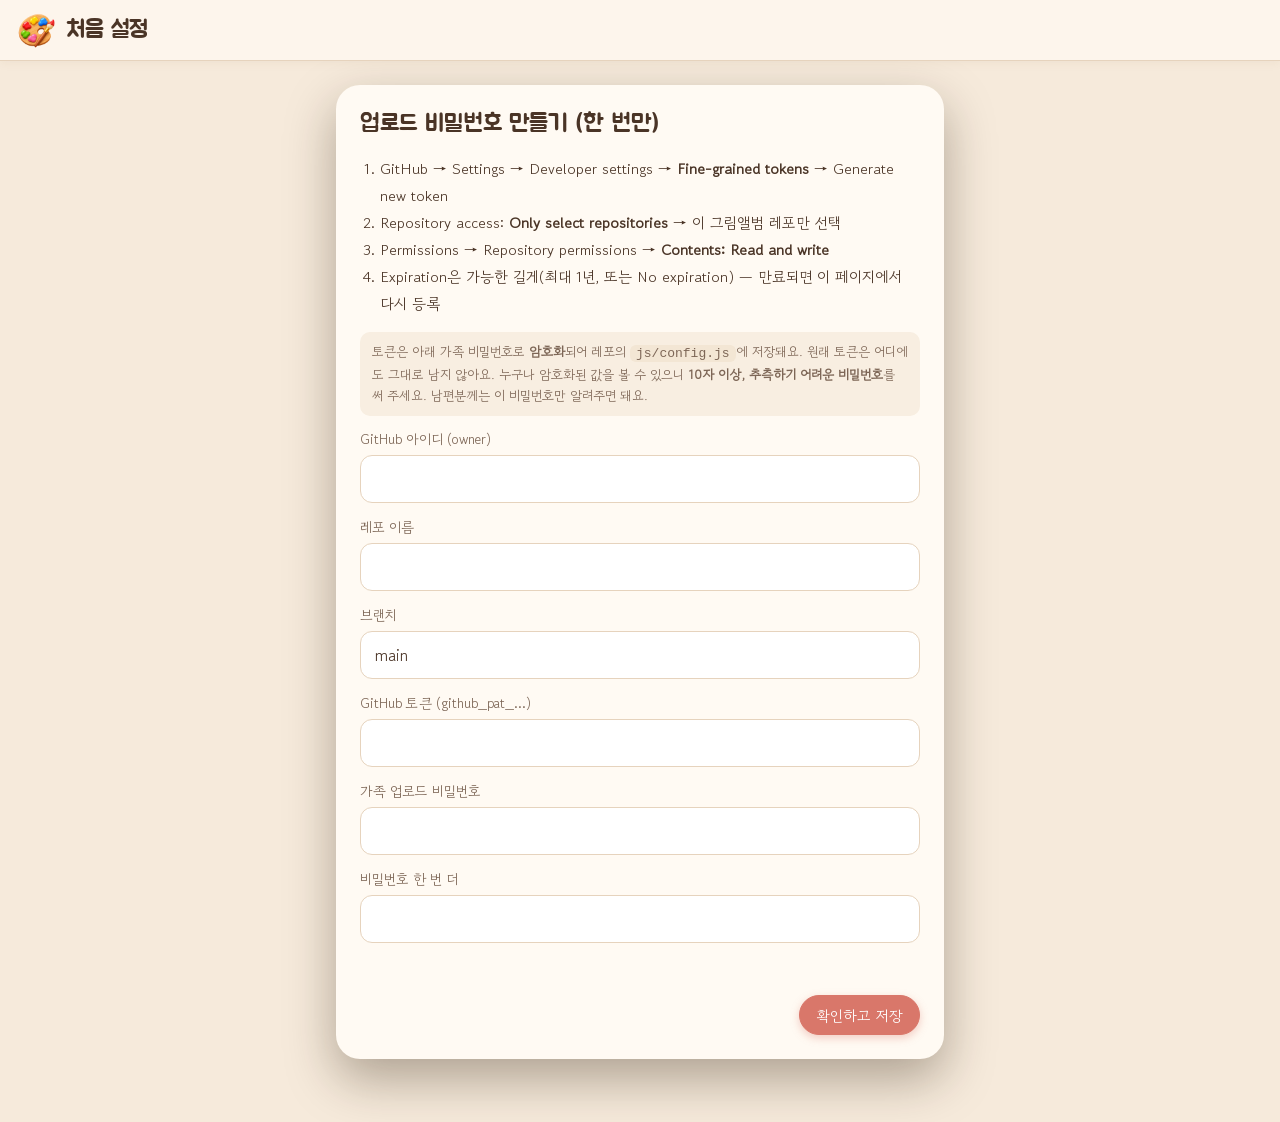
==== setup.html @ 455d6ddd "우리 아이 그림앨범 웹앱 첫 버전 Co-Authored-By: Claude Opus 5.5 <noreply@anthropic.com>" ====
<!doctype html>
<html lang="ko">
<head>
<meta charset="utf-8">
<meta name="viewport" content="width=device-width, initial-scale=1">
<title>그림앨범 처음 설정</title>
<link rel="icon" href="assets/logo.png">
<link href="https://fonts.googleapis.com/css2?family=Gowun+Dodum&family=Jua&display=swap" rel="stylesheet">
<link rel="stylesheet" href="css/style.css">
<style>
  .setup { max-width: 640px; margin: 24px auto; padding: 0 16px 40px; }
  .setup .modal { width: 100%; max-height: none; }
  .setup ol { padding-left: 20px; line-height: 1.8; font-size: 15px; }
  .setup code { background: #f3e6d4; padding: 1px 6px; border-radius: 6px; }
  .ok { color: #3f7d4f; font-size: 15px; line-height: 1.7; }
</style>
</head>
<body>
<header class="topbar"><a class="brand" href="./"><img src="assets/logo.png" alt=""><span>처음 설정</span></a></header>
<div class="setup">
  <div class="modal">
    <h3>업로드 비밀번호 만들기 (한 번만)</h3>
    <ol>
      <li>GitHub → Settings → Developer settings → <b>Fine-grained tokens</b> → Generate new token</li>
      <li>Repository access: <b>Only select repositories</b> → 이 그림앨범 레포만 선택</li>
      <li>Permissions → Repository permissions → <b>Contents: Read and write</b></li>
      <li>Expiration은 가능한 길게(최대 1년, 또는 No expiration) — 만료되면 이 페이지에서 다시 등록</li>
    </ol>
    <p class="note">토큰은 아래 가족 비밀번호로 <b>암호화</b>되어 레포의 <code>js/config.js</code>에 저장돼요. 원래 토큰은 어디에도 그대로 남지 않아요.
      누구나 암호화된 값을 볼 수 있으니 <b>10자 이상, 추측하기 어려운 비밀번호</b>를 써 주세요. 남편분께는 이 비밀번호만 알려주면 돼요.</p>
    <label class="field"><span>GitHub 아이디 (owner)</span><input type="text" id="owner" autocapitalize="off" spellcheck="false"></label>
    <label class="field"><span>레포 이름</span><input type="text" id="repo" autocapitalize="off" spellcheck="false"></label>
    <label class="field"><span>브랜치</span><input type="text" id="branch" value="main" autocapitalize="off"></label>
    <label class="field"><span>GitHub 토큰 (github_pat_…)</span><input type="password" id="token" autocomplete="off"></label>
    <label class="field"><span>가족 업로드 비밀번호</span><input type="password" id="pw1" autocomplete="new-password"></label>
    <label class="field"><span>비밀번호 한 번 더</span><input type="password" id="pw2" autocomplete="new-password"></label>
    <div class="err" id="err"></div>
    <div id="ok" class="ok"></div>
    <div class="row"><button class="pill-btn primary" id="go">확인하고 저장</button></div>
  </div>
</div>
<script src="js/config.js"></script>
<script src="js/github.js"></script>
<script>
(function () {
  const $ = (id) => document.getElementById(id);
  // GitHub Pages 주소(아이디.github.io/레포)에서 자동으로 채우기
  const m = location.hostname.match(/^([^.]+)\.github\.io$/);
  const c = window.GALLERY_CONFIG;
  $('owner').value = c?.owner || (m ? m[1] : '');
  $('repo').value = c?.repo || (m ? location.pathname.split('/').filter(Boolean)[0] || '' : '');
  if (c?.branch) $('branch').value = c.branch;

  $('go').onclick = async () => {
    const owner = $('owner').value.trim(), repo = $('repo').value.trim(), branch = $('branch').value.trim() || 'main';
    const token = $('token').value.trim(), pw = $('pw1').value;
    const err = $('err'); err.textContent = ''; $('ok').textContent = '';
    if (!owner || !repo || !token) return err.textContent = '아이디, 레포 이름, 토큰을 모두 적어 주세요.';
    if (pw.length < 8) return err.textContent = '비밀번호는 8자 이상으로 해 주세요. (10자 이상 권장)';
    if (pw !== $('pw2').value) return err.textContent = '비밀번호 두 개가 서로 달라요.';
    const btn = $('go'); btn.disabled = true; btn.textContent = '확인 중…';
    try {
      window.GALLERY_CONFIG = { owner, repo, branch };
      const info = await GH.gh(`/repos/${owner}/${repo}`, {}, token);
      if (!info.permissions || !info.permissions.push) throw new Error('이 토큰에 쓰기 권한이 없어요. Contents: Read and write 를 켜 주세요.');
      if (info.private) err.textContent = '참고: 레포가 비공개라서, 열람용 주소가 동작하려면 공개(Public)로 바꿔야 해요.';
      btn.textContent = '암호화 중…';
      const box = await GH.encryptToken(token, pw);
      const cfg = { owner, repo, branch, enc: box };
      const js = '// setup.html 에서 자동으로 만든 파일이에요. 직접 고치지 않아도 돼요.\n' +
        'window.GALLERY_CONFIG = ' + JSON.stringify(cfg, null, 2) + ';\n';
      btn.textContent = 'GitHub에 저장 중…';
      let sha;
      try { sha = (await GH.gh(`/repos/${owner}/${repo}/contents/js/config.js?ref=${branch}`, {}, token)).sha; } catch {}
      await GH.gh(`/repos/${owner}/${repo}/contents/js/config.js`, { method: 'PUT', body: {
        message: '업로드 설정 저장 (암호화된 토큰)', content: GH.utf8ToB64(js), branch, ...(sha ? { sha } : {}) } }, token);
      window.GALLERY_CONFIG = cfg;
      GH.setToken(token); // 이 기기는 바로 업로드 가능
      $('token').value = $('pw1').value = $('pw2').value = '';
      $('ok').innerHTML = '저장했어요! 1~2분 뒤 사이트에 반영돼요.<br>이 기기는 이미 업로드할 수 있어요. 남편분은 사이트 오른쪽 위 자물쇠 → 비밀번호 입력.<br><a href="./">갤러리로 가기 →</a>';
    } catch (e) {
      err.textContent = e.status === 401 ? '토큰이 올바르지 않아요.' : e.status === 404 ? '레포를 찾을 수 없어요. 아이디/레포 이름과 토큰의 레포 선택을 확인해 주세요.' : e.message;
    } finally { btn.disabled = false; btn.textContent = '확인하고 저장'; }
  };
})();
</script>
</body>
</html>
---- css/style.css ----
:root {
  --bg: #f6eadb;
  --wall: #f3e3cd;
  --ink: #4a3426;
  --ink-soft: #7d6656;
  --line: #e6d3bd;
  --card: #fffaf3;
  --accent: #d9776a;       /* 코랄 (선택된 탭) */
  --accent-ink: #fff;
  --gold: #b8873b;
  --danger: #c4554a;
  --shadow: 0 10px 24px rgba(92, 60, 30, .22), 0 2px 6px rgba(92, 60, 30, .18);
  --radius: 18px;
  --title: 'Jua', 'Gowun Dodum', system-ui, sans-serif;
  --fr-gold: url(../assets/frame-gold2.webp) 52 stretch;
  --fr-champ: url(../assets/frame-champ.webp) 52 stretch;
  --fr-wood: url(../assets/frame-wood2.webp) 58 stretch;
  --body: 'Gowun Dodum', system-ui, -apple-system, 'Malgun Gothic', sans-serif;
}
* { box-sizing: border-box; }
html, body { margin: 0; }
body {
  font-family: var(--body);
  color: var(--ink);
  background: var(--bg);
  min-height: 100vh;
  -webkit-tap-highlight-color: transparent;
}
button, input, textarea, select { font: inherit; color: inherit; }
button { cursor: pointer; }
svg { width: 20px; height: 20px; fill: none; stroke: currentColor; stroke-width: 2; stroke-linecap: round; stroke-linejoin: round; flex: none; }
[hidden] { display: none !important; }

/* ---------- 상단바 ---------- */
.topbar {
  position: sticky; top: 0; z-index: 30;
  display: flex; align-items: center; justify-content: space-between; gap: 12px;
  padding: 10px max(16px, env(safe-area-inset-left)) 10px max(16px, env(safe-area-inset-right));
  background: rgba(253, 246, 237, .94);
  backdrop-filter: blur(8px);
  border-bottom: 1px solid var(--line);
  box-shadow: 0 2px 10px rgba(120, 80, 40, .06);
}
.brand { display: flex; align-items: center; gap: 10px; text-decoration: none; color: var(--ink); min-width: 0; }
.brand img { width: 40px; height: 40px; object-fit: contain; }
.brand span { font-family: var(--title); font-size: 24px; white-space: nowrap; overflow: hidden; text-overflow: ellipsis; }
.top-actions { display: flex; align-items: center; gap: 8px; flex: none; }
.pill-btn {
  display: inline-flex; align-items: center; gap: 6px;
  height: 40px; padding: 0 16px; border-radius: 999px;
  border: 1px solid var(--line); background: var(--card);
  text-decoration: none; color: var(--ink); font-size: 15px; white-space: nowrap;
}
.pill-btn.primary { background: var(--accent); color: var(--accent-ink); border-color: var(--accent); box-shadow: 0 3px 8px rgba(217, 119, 106, .35); }
.pill-btn.danger { color: var(--danger); }
.pill-btn:disabled { opacity: .55; cursor: default; }
.icon-btn {
  width: 40px; height: 40px; border-radius: 50%;
  display: grid; place-items: center;
  border: 1px solid var(--line); background: var(--card);
}
.icon-btn.unlocked { color: var(--accent); border-color: var(--accent); }

/* ---------- 년/월 탭 ---------- */
.tabs-wrap { background: #fbf3e8; border-bottom: 1px solid var(--line); padding: 10px 16px; }
.year-row { display: flex; align-items: center; justify-content: center; gap: 8px; margin-bottom: 8px; }
.year-row .yr { font-family: var(--title); font-size: 22px; min-width: 90px; text-align: center; }
.arrow {
  width: 36px; height: 36px; border-radius: 50%; border: none; background: transparent;
  display: grid; place-items: center; color: var(--ink);
}
.arrow:disabled { opacity: .25; cursor: default; }
.month-row {
  display: flex; gap: 2px; max-width: 1180px; margin: 0 auto;
  padding: 4px; border-radius: 999px; background: #f4e7d6;
  overflow-x: auto; scrollbar-width: none;
}
.month-row::-webkit-scrollbar { display: none; }
.month {
  flex: 1 0 auto; min-width: 64px; height: 40px; border: none; background: transparent;
  border-radius: 999px; font-size: 16px; color: var(--ink); position: relative;
}
.month.empty { color: #b9a796; }
.month.on { background: var(--accent); color: var(--accent-ink); font-family: var(--title); font-size: 18px; box-shadow: 0 3px 8px rgba(217, 119, 106, .35); }
.month .cnt {
  position: absolute; top: 2px; right: 6px; font-size: 10px; line-height: 15px; min-width: 15px;
  border-radius: 8px; background: #fff; color: var(--accent); padding: 0 3px;
}
.month.on .cnt { color: var(--accent); }

/* ---------- 전시실 벽 ---------- */
.wall {
  position: relative;
  background:
    linear-gradient(rgba(176, 128, 84, .16), rgba(176, 128, 84, .10)),
    url(../assets/wall.webp) repeat, var(--wall);
  background-size: auto, 512px, auto;
  min-height: calc(100vh - 160px);
  padding: 0 16px 0;
  overflow: hidden;
  display: flex; flex-direction: column;
}
.wall.start, .wall.detail { min-height: calc(100vh - 61px); }
.wall > .floor { margin-top: auto; }
.track, .lamps, .grid, .pager, .kids, .stage, .info { width: 100%; }
.wall > :nth-last-child(2) { margin-bottom: 34px; }

/* 천장 레일 + 트랙 조명 (시안처럼) */
.track { position: relative; margin: 0 -16px; width: calc(100% + 32px); height: 120px; pointer-events: none; }
.track::before { /* 천장 몰딩 */
  content: ''; position: absolute; left: 0; right: 0; top: 0; height: 16px;
  background: linear-gradient(#fbf3e8 0 55%, #e7d3b8 55% 70%, #f3e4cf 70%);
  box-shadow: 0 3px 6px rgba(120, 80, 40, .14);
}
.lamps { display: flex; justify-content: space-around; max-width: 1500px; margin: 0 auto; position: relative; }
.spot { position: relative; width: 70px; display: flex; justify-content: center; }
.spot img { position: relative; z-index: 2; width: 34px; height: auto; margin-top: 10px; filter: drop-shadow(0 3px 3px rgba(80, 50, 20, .35)); }
.spot::after { /* 빛 */
  content: ''; position: absolute; z-index: 1; top: 40px; left: 50%; transform: translateX(-50%);
  width: 340px; height: 420px;
  background: url(../assets/light-cone.svg) center top / 100% 100% no-repeat;
  opacity: 1;
}
.spot::before { /* 전구 빛점 */
  content: ''; position: absolute; z-index: 3; top: 46px; left: 50%; width: 22px; height: 8px; transform: translateX(-50%);
  border-radius: 50%; background: #fff6d8; box-shadow: 0 0 12px 6px rgba(255, 230, 170, .9);
}
.wall-title { text-align: center; margin: -54px 0 28px; position: relative; z-index: 2; }
.wall-title .t { display: inline-flex; align-items: center; gap: 14px; font-family: var(--title); font-size: 34px; color: #5a4030; letter-spacing: .5px; }
.wall-title .t img { width: 52px; }
.wall-title .t img.flip { transform: scaleX(-1); }
.divider { display: flex; align-items: center; justify-content: center; gap: 10px; margin-top: 2px; color: #a9876b; }
.divider i { width: 64px; height: 1.5px; background: #c9ad92; }
.divider svg { width: 20px; height: 20px; stroke-width: 1.6; }

.grid {
  position: relative; z-index: 2;
  display: grid; grid-template-columns: repeat(5, 1fr);
  gap: 48px 26px; max-width: 1560px; margin: 0 auto; padding: 0 8px;
}
.piece {
  position: relative; border: none; background: none; padding: 0; text-align: left;
  display: flex; align-items: center; transition: transform .2s;
}
.piece:hover { transform: translateY(-4px); }
.piece:focus-visible { outline: 3px solid var(--accent); outline-offset: 6px; border-radius: 6px; }
.piece .frame { flex: 0 0 70%; }

/* 액자 (GPT 생성 액자 이미지를 border-image로) */
.frame {
  display: block; position: relative;
  border-style: solid; border-width: 14px;
  border-image: var(--fr-gold);
  background: #fffdf8; background-clip: padding-box;
  box-shadow: 0 12px 22px rgba(92, 60, 30, .28), 0 3px 6px rgba(92, 60, 30, .2);
}
.frame.f-gold { border-image: var(--fr-gold); }
.frame.f-champ { border-image: var(--fr-champ); }
.frame.f-wood { border-image: var(--fr-wood); }
.frame .mat { display: block; padding: 3px; background: #fffdf8; box-shadow: inset 0 0 0 1px rgba(0, 0, 0, .05), inset 0 2px 5px rgba(0, 0, 0, .14); }
.frame img.art { display: block; width: 100%; aspect-ratio: 5 / 4; object-fit: cover; background: #f5efe6; }

/* 제목 스티커 (그림 오른쪽) */
.sticker {
  position: relative; z-index: 3; flex: none;
  width: 38%; min-width: 80px; aspect-ratio: 1.3; margin-left: -8%;
  background: url(../assets/sticker.webp) center / 100% 100% no-repeat;
  display: flex; flex-direction: column; align-items: center; justify-content: center;
  padding: 16% 9% 9%; transform: rotate(var(--tilt, -3deg));
  filter: drop-shadow(0 4px 6px rgba(92, 60, 30, .18));
}
.sticker .ic { position: absolute; top: -22%; left: 50%; width: 38%; transform: translateX(-50%); filter: drop-shadow(0 2px 2px rgba(0, 0, 0, .12)); }
.sticker .st {
  font-family: var(--title); font-size: 16px; line-height: 1.2; color: #4a3426; text-align: center;
  word-break: keep-all; overflow-wrap: break-word;
  display: -webkit-box; -webkit-line-clamp: 2; -webkit-box-orient: vertical; overflow: hidden;
}
.sticker.long .st { font-size: 14px; }

.pager { position: relative; z-index: 2; display: flex; align-items: center; justify-content: space-between; gap: 12px; max-width: 1200px; margin: 44px auto 0; padding: 0 8px; }
.dots { display: flex; gap: 8px; align-items: center; }
.dots button { width: 10px; height: 10px; border-radius: 50%; border: none; background: #dccab5; padding: 0; }
.dots button.on { background: var(--accent); width: 26px; border-radius: 6px; }
.room-no { text-align: center; font-size: 13px; color: var(--ink-soft); margin-top: 8px; }
.hint-box { text-align: center; margin-top: 30px; transition: opacity .3s, transform .3s; }
.hint-box.bye { opacity: 0; transform: translateY(6px); }
.hint {
  display: inline-flex; align-items: center; gap: 8px; padding: 12px 30px; border-radius: 999px;
  background: rgba(255, 250, 243, .92); border: 1px solid var(--line); font-size: 16px;
  box-shadow: 0 3px 10px rgba(92, 60, 30, .08);
}
.hint-off { display: flex; align-items: center; justify-content: center; gap: 6px; margin-top: 8px; font-size: 13px; color: var(--ink-soft); cursor: pointer; }
.hint-off input { width: 16px; height: 16px; accent-color: var(--accent); margin: 0; cursor: pointer; }
.floor { flex: none; height: 40px; margin: 0 -16px; background: repeating-linear-gradient(90deg, #d4ab7e 0 180px, #caa073 180px 182px), linear-gradient(#d8b48c, #b98a5e); background-blend-mode: multiply; box-shadow: inset 0 8px 10px rgba(80, 50, 20, .25); border-top: 6px solid #efe1cc; }

.empty-wall { text-align: center; padding: 30px 16px 10px; }
.empty-wall img { width: 180px; filter: drop-shadow(0 6px 10px rgba(80, 50, 20, .2)); }
.empty-wall p { font-size: 17px; color: var(--ink-soft); }

/* ---------- 시작 화면 ---------- */
.start .wall-title { margin-top: 24px; }
.kids { display: flex; flex-wrap: wrap; justify-content: center; gap: 44px 48px; padding: 10px 8px 0; max-width: 1100px; margin: 0 auto; }
.kid { width: 250px; border: none; background: none; padding: 0; text-decoration: none; color: inherit; position: relative; transition: transform .2s; }
.kid:hover { transform: translateY(-4px); }
.kid .frame img.art { aspect-ratio: 1; }
.kid .plate {
  margin: 18px auto 0; width: fit-content; padding: 8px 22px;
  background: linear-gradient(#e9c77f, #c99a45); color: #4a3015; border-radius: 6px;
  font-family: var(--title); font-size: 22px; box-shadow: 0 3px 6px rgba(80, 50, 20, .3);
}
.kid .meta { text-align: center; font-size: 14px; color: var(--ink-soft); margin-top: 6px; }
.kid.add .frame .mat { display: grid; place-items: center; aspect-ratio: 1; color: var(--ink-soft); font-size: 17px; }
.kid.add .frame .mat svg { width: 46px; height: 46px; margin: 0 auto 8px; display: block; }

.kid-edit {
  position: absolute; top: -12px; right: -12px; z-index: 4; width: 38px; height: 38px; border-radius: 50%;
  border: 1px solid var(--line); background: var(--card); display: grid; place-items: center; color: var(--ink);
  box-shadow: 0 3px 8px rgba(80, 50, 20, .2);
}
.kid-edit svg { width: 18px; height: 18px; }
.set-row { display: flex; align-items: center; gap: 12px; padding: 10px 0; border-bottom: 1px dashed var(--line); }
.set-photo { width: 56px; height: 56px; border-radius: 12px; object-fit: cover; flex: none; background: #f3e6d4; }
.set-photo.none { display: grid; place-items: center; color: var(--ink-soft); }
.set-name { flex: 1; min-width: 0; }
.set-name b { display: block; font-size: 17px; }
.set-name small { color: var(--ink-soft); font-size: 12px; }
.photo-drop { width: 200px; min-height: 200px; aspect-ratio: 1; margin: 0 auto; }
.photo-drop img { width: 100%; height: 100%; max-height: none; object-fit: cover; }
@media (max-width: 640px) {
  .modal .pill-btn { width: auto; padding: 0 14px; }
  .modal .pill-btn span { display: inline; }
  .modal .set-row .pill-btn { width: 40px; padding: 0; }
  .modal .set-row .pill-btn span { display: none; }
}

/* ---------- 상세 화면 ---------- */
.detail { padding-bottom: 30px; }
.detail .back { position: absolute; left: 16px; top: 22px; z-index: 3; }
.stage { position: relative; display: flex; justify-content: center; align-items: flex-start; gap: 12px; max-width: 1280px; margin: 0 auto; padding-top: 4px; }
.stage .lamp { position: absolute; left: 50%; top: 0; width: 104px; transform: translateX(-50%); z-index: 2; filter: drop-shadow(0 3px 3px rgba(80, 50, 20, .3)); }
.stage .glow { position: absolute; left: 50%; top: 30px; width: 70%; height: 520px; transform: translateX(-50%); background: radial-gradient(ellipse at 50% 0%, rgba(255, 236, 190, .75), transparent 65%); pointer-events: none; }
.big { position: relative; margin-top: 92px; display: flex; align-items: center; gap: 100px; }
.big .laurel { width: 84px; opacity: .9; }
.big .laurel.r { transform: scaleX(-1); }
.big .frame { border-width: 30px; }
.big .frame .mat { padding: 8px; }
.big .frame img.art { width: auto; max-width: min(50vw, 680px); max-height: 50vh; aspect-ratio: auto; object-fit: contain; }
.shelf { position: absolute; top: 170px; width: 230px; }
.shelf.l { left: 0; }
.shelf.r { right: 0; }
.nav-arrow {
  position: absolute; top: 50%; transform: translateY(-50%); z-index: 3;
  width: 52px; height: 52px; border-radius: 50%; border: 1px solid var(--line);
  background: rgba(255, 250, 243, .92); display: grid; place-items: center; box-shadow: 0 3px 10px rgba(80, 50, 20, .18);
}
.nav-arrow svg { width: 26px; height: 26px; }
.nav-arrow.prev { left: -78px; }
.nav-arrow.next { right: -78px; }
.nav-arrow:disabled { opacity: .3; cursor: default; }

.info {
  max-width: 1100px; margin: 34px auto 0; background: var(--card);
  border-radius: 24px; padding: 22px 30px; box-shadow: 0 8px 26px rgba(92, 60, 30, .14); border: 1px solid #f0e2d0;
  position: relative;
}
.info-head { display: flex; align-items: center; gap: 14px; flex-wrap: wrap; padding-bottom: 14px; border-bottom: 2px dashed var(--line); }
.info-head h2 { margin: 0; font-family: var(--title); font-weight: normal; font-size: 30px; flex: 1 1 260px; }
.info-head .date { display: inline-flex; align-items: center; gap: 6px; color: var(--ink-soft); font-size: 15px; }
.info-head .acts { display: flex; gap: 8px; }
.info-body { display: flex; gap: 24px; padding-top: 16px; align-items: flex-start; }
.info-body .lbl { flex: none; display: inline-flex; align-items: center; gap: 6px; padding: 8px 16px; border-radius: 999px; background: #f6e8d6; font-family: var(--title); font-size: 17px; }
.info-body p { margin: 4px 0 0; font-size: 17px; line-height: 1.8; white-space: pre-wrap; word-break: keep-all; overflow-wrap: anywhere; }
.info-body p.none { color: #b9a796; }
.counter { font-size: 13px; color: var(--ink-soft); text-align: center; margin-top: 12px; }

/* ---------- 모달 ---------- */
.modal-back { position: fixed; inset: 0; z-index: 50; background: rgba(60, 40, 25, .45); display: grid; place-items: center; padding: 16px; }
.modal { width: min(520px, 100%); max-height: calc(100vh - 32px); overflow: auto; background: var(--card); border-radius: 24px; padding: 24px; box-shadow: 0 20px 50px rgba(40, 25, 10, .35); }
.modal h3 { margin: 0 0 16px; font-family: var(--title); font-weight: normal; font-size: 24px; }
.field { display: block; margin-bottom: 14px; }
.field > span { display: block; font-size: 14px; color: var(--ink-soft); margin-bottom: 6px; }
.field input[type=text], .field input[type=date], .field input[type=password], .field textarea, .field select {
  width: 100%; padding: 11px 14px; border-radius: 12px; border: 1px solid var(--line); background: #fff; font-size: 16px;
}
.field textarea { min-height: 96px; resize: vertical; line-height: 1.6; }
.field input:focus, .field textarea:focus, .field select:focus { outline: 2px solid var(--accent); border-color: transparent; }
.field .help { font-size: 12px; color: var(--ink-soft); margin-top: 4px; }
.drop {
  display: grid; place-items: center; text-align: center; min-height: 160px; border: 2px dashed #dcc6ad; border-radius: 16px;
  background: #fffdf9; color: var(--ink-soft); cursor: pointer; overflow: hidden; position: relative;
}
.drop img { max-width: 100%; max-height: 260px; display: block; }
.drop svg { width: 40px; height: 40px; margin: 0 auto 6px; display: block; }
.drop input { position: absolute; inset: 0; opacity: 0; cursor: pointer; }
.modal .row { display: flex; gap: 10px; justify-content: flex-end; margin-top: 18px; }
.modal .err { color: var(--danger); font-size: 14px; min-height: 20px; margin-top: 4px; }
.modal .note { font-size: 13px; color: var(--ink-soft); line-height: 1.6; background: #f8eee1; padding: 10px 12px; border-radius: 10px; }

.toast {
  position: fixed; left: 50%; bottom: 24px; transform: translate(-50%, 120px); z-index: 60;
  background: #4a3426; color: #fff; padding: 12px 20px; border-radius: 999px; font-size: 15px;
  transition: transform .3s; max-width: calc(100% - 32px); text-align: center;
}
.toast.show { transform: translate(-50%, 0); }
.loading { text-align: center; padding: 80px 16px; color: var(--ink-soft); }

/* ---------- 반응형 ---------- */
@media (max-width: 1440px) {
  .shelf { display: none; }
}
@media (max-width: 1100px) {
  .grid { grid-template-columns: repeat(4, 1fr); }
  .sticker .st { font-size: 14px; }
}
@media (max-width: 900px) {
  .grid { grid-template-columns: repeat(3, 1fr); gap: 34px 26px; }
  .nav-arrow.prev { left: -10px; }
  .nav-arrow.next { right: -10px; }
  .big .laurel { display: none; }
  .big { gap: 0; }
  .big .frame img.art { max-width: 78vw; }
}
@media (max-width: 640px) {
  .brand span { font-size: 19px; }
  .brand img { width: 34px; height: 34px; }
  .pill-btn span { display: none; }
  .pill-btn { width: 40px; padding: 0; justify-content: center; }
  .grid { grid-template-columns: repeat(2, 1fr); gap: 30px 20px; padding: 0; }
  .frame { border-width: 10px; }
  .frame .mat { padding: 2px; }
  .piece { display: block; }
  .piece .frame { width: 100%; }
  .sticker { position: absolute; right: -12px; bottom: -26px; width: 84px; min-width: 0; margin: 0; padding: 14px 8px 6px; }
  .sticker .st, .sticker.long .st { font-size: 12px; }
  .spot:nth-child(n+4) { display: none; }
  .spot::after { width: 220px; height: 300px; }
  .track { height: 96px; }
  .wall-title { margin-top: -40px; }
  .wall-title .t { font-size: 24px; }
  .wall-title .t img { width: 32px; }
  .month { min-width: 54px; font-size: 15px; }
  .month .cnt { top: 0; right: 1px; }
  .kids { gap: 30px 20px; }
  .kid { width: 44%; }
  .kid .plate { font-size: 18px; padding: 6px 14px; }
  .detail .back { position: static; margin: 12px 0 0; }
  .detail .back span { display: none; }
  .big { margin-top: 56px; }
  .big .frame { border-width: 16px; }
  .big .frame .mat { padding: 4px; }
  .big .frame img.art { max-width: 80vw; max-height: 50vh; }
  .stage .lamp { width: 90px; }
  .info { padding: 18px; border-radius: 18px; margin-top: 26px; }
  .info-head h2 { font-size: 24px; }
  .info-body { flex-direction: column; gap: 10px; }
  .pager .pill-btn span { display: inline; }
  .pager .pill-btn { width: auto; padding: 0 12px; }
}
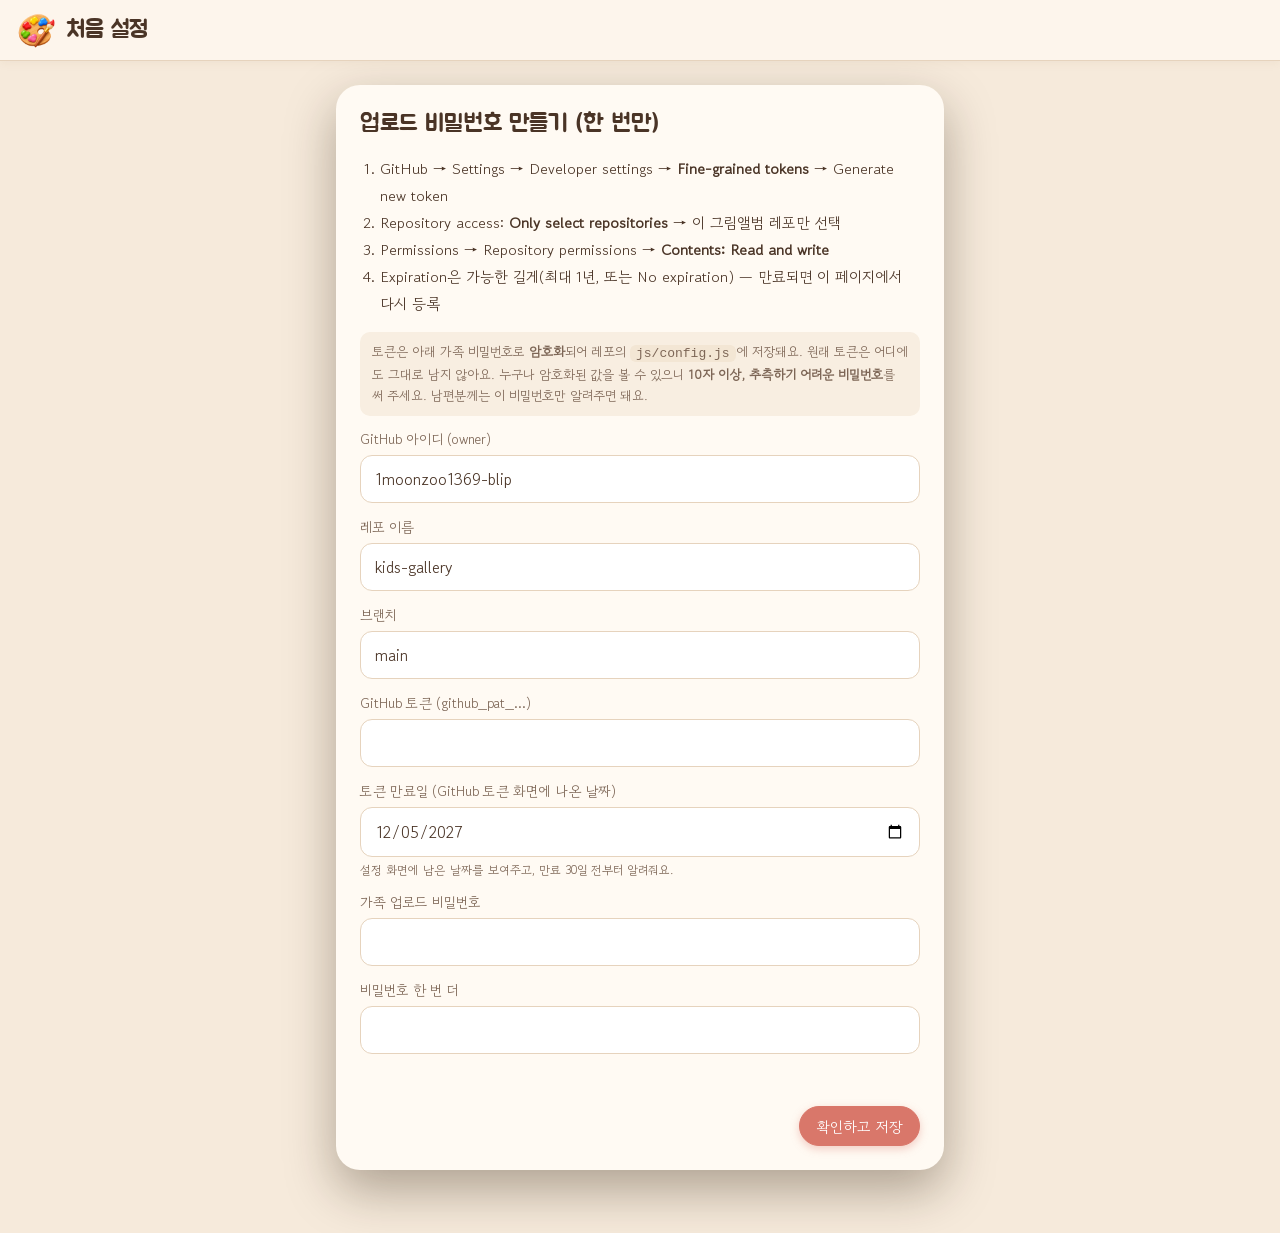
==== commit 16d58a89: "설정에 토큰 만료일·저장 용량 표시, 만료 30일 전·용량 80% 알림 Co-Authored-By: Claude Opus 5.5 <noreply@anthropic.com>" ====
--- a/setup.html
+++ b/setup.html
@@ -6,7 +6,7 @@
 <title>그림앨범 처음 설정</title>
 <link rel="icon" href="assets/logo.png">
 <link href="https://fonts.googleapis.com/css2?family=Gowun+Dodum&family=Jua&display=swap" rel="stylesheet">
-<link rel="stylesheet" href="css/style.css">
+<link rel="stylesheet" href="css/style.css?v=4">
 <style>
   .setup { max-width: 640px; margin: 24px auto; padding: 0 16px 40px; }
   .setup .modal { width: 100%; max-height: none; }
@@ -32,6 +32,8 @@
     <label class="field"><span>레포 이름</span><input type="text" id="repo" autocapitalize="off" spellcheck="false"></label>
     <label class="field"><span>브랜치</span><input type="text" id="branch" value="main" autocapitalize="off"></label>
     <label class="field"><span>GitHub 토큰 (github_pat_…)</span><input type="password" id="token" autocomplete="off"></label>
+    <label class="field"><span>토큰 만료일 (GitHub 토큰 화면에 나온 날짜)</span><input type="date" id="exp">
+      <div class="help">설정 화면에 남은 날짜를 보여주고, 만료 30일 전부터 알려줘요.</div></label>
     <label class="field"><span>가족 업로드 비밀번호</span><input type="password" id="pw1" autocomplete="new-password"></label>
     <label class="field"><span>비밀번호 한 번 더</span><input type="password" id="pw2" autocomplete="new-password"></label>
     <div class="err" id="err"></div>
@@ -40,7 +42,7 @@
   </div>
 </div>
 <script src="js/config.js"></script>
-<script src="js/github.js"></script>
+<script src="js/github.js?v=4"></script>
 <script>
 (function () {
   const $ = (id) => document.getElementById(id);
@@ -50,6 +52,7 @@
   $('owner').value = c?.owner || (m ? m[1] : '');
   $('repo').value = c?.repo || (m ? location.pathname.split('/').filter(Boolean)[0] || '' : '');
   if (c?.branch) $('branch').value = c.branch;
+  { const d = new Date(); d.setDate(d.getDate() + 365); $('exp').value = d.toISOString().slice(0, 10); }
 
   $('go').onclick = async () => {
     const owner = $('owner').value.trim(), repo = $('repo').value.trim(), branch = $('branch').value.trim() || 'main';
@@ -66,7 +69,7 @@
       if (info.private) err.textContent = '참고: 레포가 비공개라서, 열람용 주소가 동작하려면 공개(Public)로 바꿔야 해요.';
       btn.textContent = '암호화 중…';
       const box = await GH.encryptToken(token, pw);
-      const cfg = { owner, repo, branch, enc: box };
+      const cfg = { owner, repo, branch, ...($('exp').value ? { tokenExpires: $('exp').value } : {}), enc: box };
       const js = '// setup.html 에서 자동으로 만든 파일이에요. 직접 고치지 않아도 돼요.\n' +
         'window.GALLERY_CONFIG = ' + JSON.stringify(cfg, null, 2) + ';\n';
       btn.textContent = 'GitHub에 저장 중…';
--- a/css/style.css
+++ b/css/style.css
@@ -35,7 +35,7 @@
 .topbar {
   position: sticky; top: 0; z-index: 30;
   display: flex; align-items: center; justify-content: space-between; gap: 12px;
-  padding: 10px max(16px, env(safe-area-inset-left)) 10px max(16px, env(safe-area-inset-right));
+  padding: max(10px, env(safe-area-inset-top)) max(16px, env(safe-area-inset-right)) 10px max(16px, env(safe-area-inset-left));
   background: rgba(253, 246, 237, .94);
   backdrop-filter: blur(8px);
   border-bottom: 1px solid var(--line);
@@ -232,6 +232,23 @@
   .modal .set-row .pill-btn { width: 40px; padding: 0; }
   .modal .set-row .pill-btn span { display: none; }
 }
+
+.set-box { padding: 12px 14px; border-radius: 12px; background: #f8eee1; font-size: 15px; line-height: 1.6; }
+.set-box.warn { background: #fdecd2; color: #8a5a12; }
+.set-box.bad { background: #fbe0dc; color: #9c3a30; }
+.set-box .help a { color: inherit; font-weight: bold; }
+.meter { height: 12px; border-radius: 6px; background: #efe1cd; overflow: hidden; }
+.meter i { display: block; height: 100%; border-radius: 6px; background: #7fb48a; }
+.meter.warn i { background: #e0a243; }
+.meter.bad i { background: var(--danger); }
+.meter-txt { margin-top: 6px; font-size: 15px; }
+.notice {
+  position: sticky; top: 61px; z-index: 25; display: flex; align-items: center; gap: 10px;
+  padding: 10px 16px; background: #fdecd2; color: #6e4610; border-bottom: 1px solid #f0d3a6; font-size: 15px;
+}
+.notice span { flex: 1; }
+.notice .pill-btn { width: auto; padding: 0 12px; flex: none; }
+.notice .icon-btn { width: 32px; height: 32px; font-size: 14px; }
 
 /* ---------- 상세 화면 ---------- */
 .detail { padding-bottom: 30px; }
